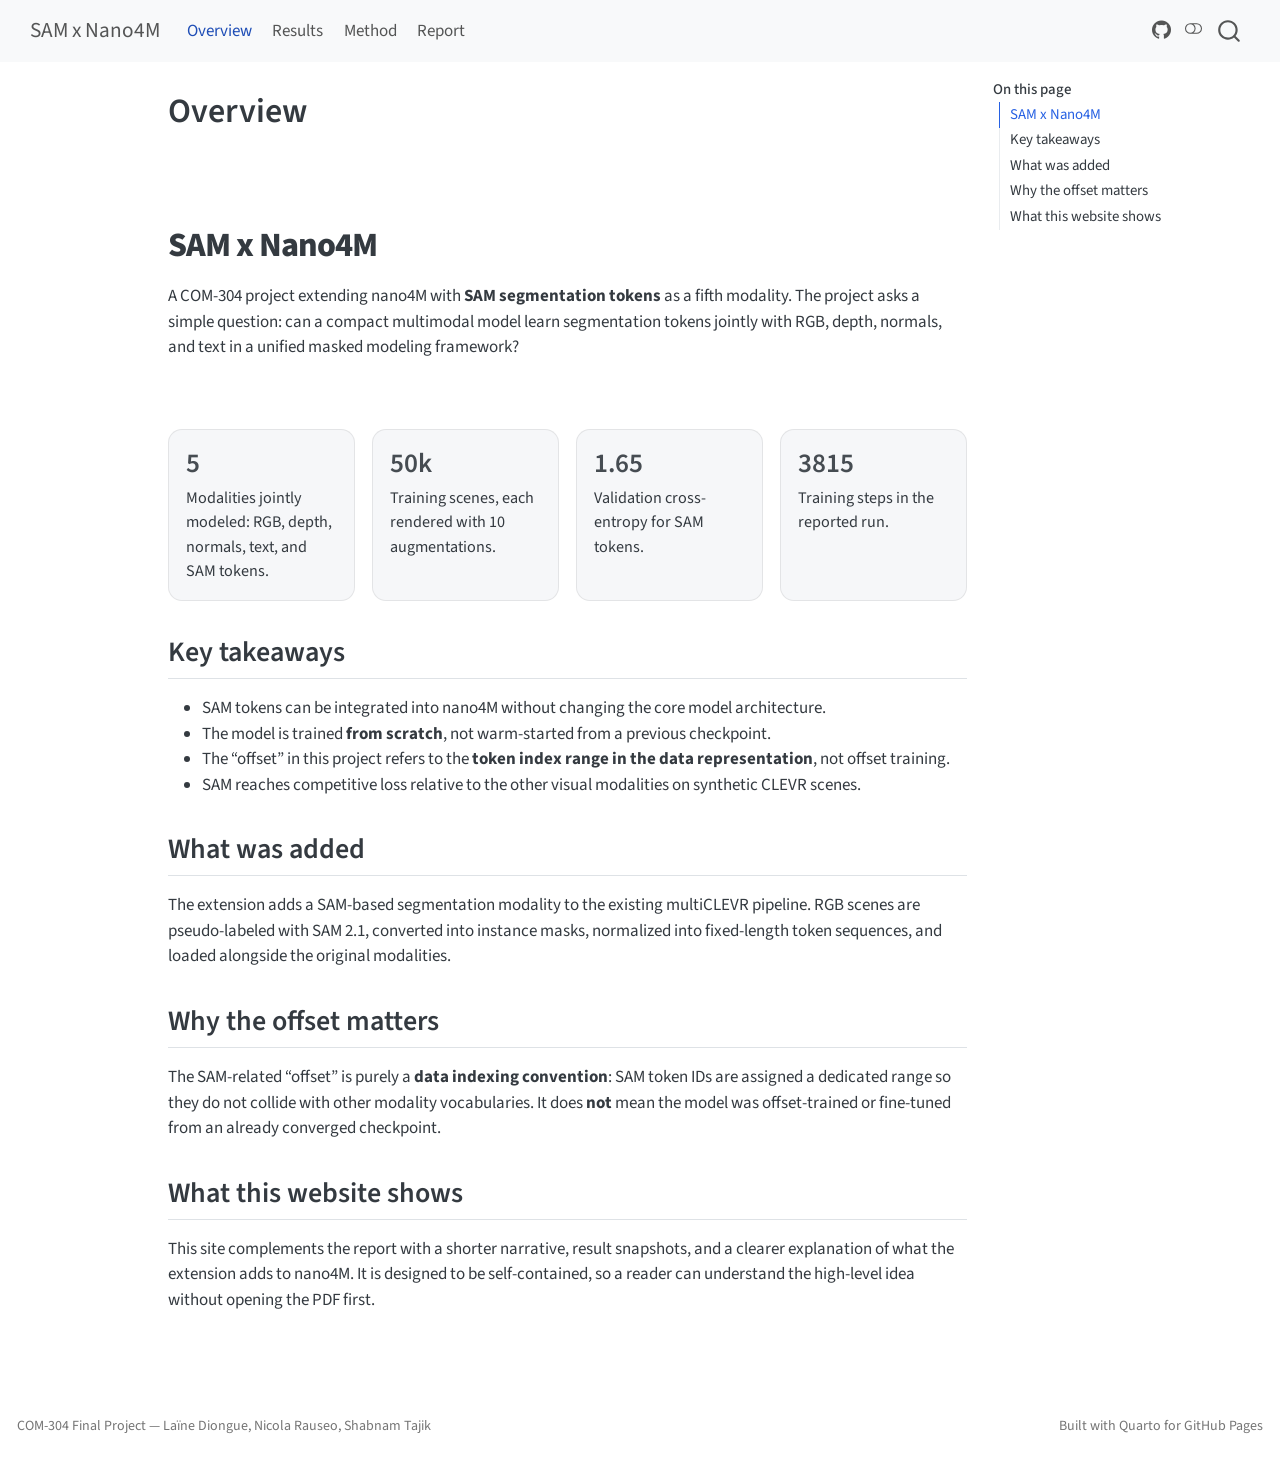
==== docs/index.html @ 0c9e967d "update report page" ====
<!DOCTYPE html>
<html xmlns="http://www.w3.org/1999/xhtml" lang="en" xml:lang="en"><head>

<meta charset="utf-8">
<meta name="generator" content="quarto-1.9.38">

<meta name="viewport" content="width=device-width, initial-scale=1.0, user-scalable=yes">


<title>Overview – SAM x Nano4M</title>
<style>
/* Default styles provided by pandoc.
** See https://pandoc.org/MANUAL.html#variables-for-html for config info.
*/
code{white-space: pre-wrap;}
span.smallcaps{font-variant: small-caps;}
div.columns{display: flex; gap: min(4vw, 1.5em);}
div.column{flex: auto; overflow-x: auto;}
div.hanging-indent{margin-left: 1.5em; text-indent: -1.5em;}
ul.task-list{list-style: none;}
ul.task-list li input[type="checkbox"] {
  width: 0.8em;
  margin: 0 0.8em 0.2em -1em; /* quarto-specific, see https://github.com/quarto-dev/quarto-cli/issues/4556 */ 
  vertical-align: middle;
}
</style>


<script src="site_libs/quarto-nav/quarto-nav.js"></script>
<script src="site_libs/quarto-nav/headroom.min.js"></script>
<script src="site_libs/clipboard/clipboard.min.js"></script>
<script src="site_libs/quarto-search/autocomplete.umd.js"></script>
<script src="site_libs/quarto-search/fuse.min.js"></script>
<script src="site_libs/quarto-search/quarto-search.js"></script>
<meta name="quarto:offset" content="./">
<script src="site_libs/quarto-html/quarto.js" type="module"></script>
<script src="site_libs/quarto-html/tabsets/tabsets.js" type="module"></script>
<script src="site_libs/quarto-html/popper.min.js"></script>
<script src="site_libs/quarto-html/tippy.umd.min.js"></script>
<script src="site_libs/quarto-html/anchor.min.js"></script>
<link href="site_libs/quarto-html/tippy.css" rel="stylesheet">
<link href="site_libs/quarto-html/quarto-syntax-highlighting-15634bcf2e68342d4ad2dfa704d543f6.css" rel="stylesheet" class="quarto-color-scheme" id="quarto-text-highlighting-styles">
<link href="site_libs/quarto-html/quarto-syntax-highlighting-dark-0a6b7249c26820e032cb0bd839ff02b1.css" rel="stylesheet" class="quarto-color-scheme quarto-color-alternate" id="quarto-text-highlighting-styles">
<link href="site_libs/quarto-html/quarto-syntax-highlighting-15634bcf2e68342d4ad2dfa704d543f6.css" rel="stylesheet" class="quarto-color-scheme-extra" id="quarto-text-highlighting-styles">
<script src="site_libs/bootstrap/bootstrap.min.js"></script>
<link href="site_libs/bootstrap/bootstrap-icons.css" rel="stylesheet">
<link href="site_libs/bootstrap/bootstrap-2c169b83e1fc2996b25bcc8774810429.min.css" rel="stylesheet" append-hash="true" class="quarto-color-scheme" id="quarto-bootstrap" data-mode="light">
<link href="site_libs/bootstrap/bootstrap-dark-a961672161e59729fb17efcbc637b2b3.min.css" rel="stylesheet" append-hash="true" class="quarto-color-scheme quarto-color-alternate" id="quarto-bootstrap" data-mode="dark">
<link href="site_libs/bootstrap/bootstrap-2c169b83e1fc2996b25bcc8774810429.min.css" rel="stylesheet" append-hash="true" class="quarto-color-scheme-extra" id="quarto-bootstrap" data-mode="light">
<script id="quarto-search-options" type="application/json">{
  "location": "navbar",
  "copy-button": false,
  "collapse-after": 3,
  "panel-placement": "end",
  "type": "overlay",
  "limit": 50,
  "keyboard-shortcut": [
    "f",
    "/",
    "s"
  ],
  "show-item-context": false,
  "language": {
    "search-no-results-text": "No results",
    "search-matching-documents-text": "matching documents",
    "search-copy-link-title": "Copy link to search",
    "search-hide-matches-text": "Hide additional matches",
    "search-more-match-text": "more match in this document",
    "search-more-matches-text": "more matches in this document",
    "search-clear-button-title": "Clear",
    "search-text-placeholder": "",
    "search-detached-cancel-button-title": "Cancel",
    "search-submit-button-title": "Submit",
    "search-label": "Search"
  }
}</script>
<style>html{ scroll-behavior: smooth; }</style>


<link rel="stylesheet" href="styles.css">
</head>

<body class="nav-fixed quarto-light"><script id="quarto-html-before-body" type="application/javascript">
    const toggleBodyColorMode = (bsSheetEl) => {
      const mode = bsSheetEl.getAttribute("data-mode");
      const bodyEl = window.document.querySelector("body");
      if (mode === "dark") {
        bodyEl.classList.add("quarto-dark");
        bodyEl.classList.remove("quarto-light");
      } else {
        bodyEl.classList.add("quarto-light");
        bodyEl.classList.remove("quarto-dark");
      }
    }
    const toggleBodyColorPrimary = () => {
      const bsSheetEl = window.document.querySelector("link#quarto-bootstrap:not([rel=disabled-stylesheet])");
      if (bsSheetEl) {
        toggleBodyColorMode(bsSheetEl);
      }
    }
    const setColorSchemeToggle = (alternate) => {
      const toggles = window.document.querySelectorAll('.quarto-color-scheme-toggle');
      for (let i=0; i < toggles.length; i++) {
        const toggle = toggles[i];
        if (toggle) {
          if (alternate) {
            toggle.classList.add("alternate");
          } else {
            toggle.classList.remove("alternate");
          }
        }
      }
    };
    const toggleColorMode = (alternate) => {
      // Switch the stylesheets
      const primaryStylesheets = window.document.querySelectorAll('link.quarto-color-scheme:not(.quarto-color-alternate)');
      const alternateStylesheets = window.document.querySelectorAll('link.quarto-color-scheme.quarto-color-alternate');
      manageTransitions('#quarto-margin-sidebar .nav-link', false);
      if (alternate) {
        // note: dark is layered on light, we don't disable primary!
        enableStylesheet(alternateStylesheets);
        for (const sheetNode of alternateStylesheets) {
          if (sheetNode.id === "quarto-bootstrap") {
            toggleBodyColorMode(sheetNode);
          }
        }
      } else {
        disableStylesheet(alternateStylesheets);
        enableStylesheet(primaryStylesheets)
        toggleBodyColorPrimary();
      }
      manageTransitions('#quarto-margin-sidebar .nav-link', true);
      // Switch the toggles
      setColorSchemeToggle(alternate)
      // Hack to workaround the fact that safari doesn't
      // properly recolor the scrollbar when toggling (#1455)
      if (navigator.userAgent.indexOf('Safari') > 0 && navigator.userAgent.indexOf('Chrome') == -1) {
        manageTransitions("body", false);
        window.scrollTo(0, 1);
        setTimeout(() => {
          window.scrollTo(0, 0);
          manageTransitions("body", true);
        }, 40);
      }
    }
    const disableStylesheet = (stylesheets) => {
      for (let i=0; i < stylesheets.length; i++) {
        const stylesheet = stylesheets[i];
        stylesheet.rel = 'disabled-stylesheet';
      }
    }
    const enableStylesheet = (stylesheets) => {
      for (let i=0; i < stylesheets.length; i++) {
        const stylesheet = stylesheets[i];
        if(stylesheet.rel !== 'stylesheet') { // for Chrome, which will still FOUC without this check
          stylesheet.rel = 'stylesheet';
        }
      }
    }
    const manageTransitions = (selector, allowTransitions) => {
      const els = window.document.querySelectorAll(selector);
      for (let i=0; i < els.length; i++) {
        const el = els[i];
        if (allowTransitions) {
          el.classList.remove('notransition');
        } else {
          el.classList.add('notransition');
        }
      }
    }
    const isFileUrl = () => {
      return window.location.protocol === 'file:';
    }
    const hasAlternateSentinel = () => {
      let styleSentinel = getColorSchemeSentinel();
      if (styleSentinel !== null) {
        return styleSentinel === "alternate";
      } else {
        return false;
      }
    }
    const setStyleSentinel = (alternate) => {
      const value = alternate ? "alternate" : "default";
      if (!isFileUrl()) {
        window.localStorage.setItem("quarto-color-scheme", value);
      } else {
        localAlternateSentinel = value;
      }
    }
    const getColorSchemeSentinel = () => {
      if (!isFileUrl()) {
        const storageValue = window.localStorage.getItem("quarto-color-scheme");
        return storageValue != null ? storageValue : localAlternateSentinel;
      } else {
        return localAlternateSentinel;
      }
    }
    const toggleGiscusIfUsed = (isAlternate, darkModeDefault) => {
      const baseTheme = document.querySelector('#giscus-base-theme')?.value ?? 'light';
      const alternateTheme = document.querySelector('#giscus-alt-theme')?.value ?? 'dark';
      let newTheme = '';
      if(authorPrefersDark) {
        newTheme = isAlternate ? baseTheme : alternateTheme;
      } else {
        newTheme = isAlternate ? alternateTheme : baseTheme;
      }
      const changeGiscusTheme = () => {
        // From: https://github.com/giscus/giscus/issues/336
        const sendMessage = (message) => {
          const iframe = document.querySelector('iframe.giscus-frame');
          if (!iframe) return;
          iframe.contentWindow.postMessage({ giscus: message }, 'https://giscus.app');
        }
        sendMessage({
          setConfig: {
            theme: newTheme
          }
        });
      }
      const isGiscussLoaded = window.document.querySelector('iframe.giscus-frame') !== null;
      if (isGiscussLoaded) {
        changeGiscusTheme();
      }
    };
    const authorPrefersDark = false;
    const darkModeDefault = authorPrefersDark;
      document.querySelector('link#quarto-text-highlighting-styles.quarto-color-scheme-extra').rel = 'disabled-stylesheet';
      document.querySelector('link#quarto-bootstrap.quarto-color-scheme-extra').rel = 'disabled-stylesheet';
    let localAlternateSentinel = darkModeDefault ? 'alternate' : 'default';
    // Dark / light mode switch
    window.quartoToggleColorScheme = () => {
      // Read the current dark / light value
      let toAlternate = !hasAlternateSentinel();
      toggleColorMode(toAlternate);
      setStyleSentinel(toAlternate);
      toggleGiscusIfUsed(toAlternate, darkModeDefault);
      window.dispatchEvent(new Event('resize'));
    };
    // Switch to dark mode if need be
    if (hasAlternateSentinel()) {
      toggleColorMode(true);
    } else {
      toggleColorMode(false);
    }
  </script>

<div id="quarto-search-results"></div>
  <header id="quarto-header" class="headroom fixed-top">
    <nav class="navbar navbar-expand-lg " data-bs-theme="dark">
      <div class="navbar-container container-fluid">
      <div class="navbar-brand-container mx-auto">
    <a class="navbar-brand" href="./index.html">
    <span class="navbar-title">SAM x Nano4M</span>
    </a>
  </div>
            <div id="quarto-search" class="" title="Search"></div>
          <button class="navbar-toggler" type="button" data-bs-toggle="collapse" data-bs-target="#navbarCollapse" aria-controls="navbarCollapse" role="menu" aria-expanded="false" aria-label="Toggle navigation" onclick="if (window.quartoToggleHeadroom) { window.quartoToggleHeadroom(); }">
  <span class="navbar-toggler-icon"></span>
</button>
          <div class="collapse navbar-collapse" id="navbarCollapse">
            <ul class="navbar-nav navbar-nav-scroll me-auto">
  <li class="nav-item">
    <a class="nav-link active" href="./index.html" aria-current="page"> 
<span class="menu-text">Overview</span></a>
  </li>  
  <li class="nav-item">
    <a class="nav-link" href="./results.html"> 
<span class="menu-text">Results</span></a>
  </li>  
  <li class="nav-item">
    <a class="nav-link" href="./method.html"> 
<span class="menu-text">Method</span></a>
  </li>  
  <li class="nav-item">
    <a class="nav-link" href="./report.html"> 
<span class="menu-text">Report</span></a>
  </li>  
</ul>
            <ul class="navbar-nav navbar-nav-scroll ms-auto">
  <li class="nav-item compact">
    <a class="nav-link" href="https://github.com/ldiongue/sam-nano4m-site"> <i class="bi bi-github" role="img">
</i> 
<span class="menu-text"></span></a>
  </li>  
</ul>
          </div> <!-- /navcollapse -->
            <div class="quarto-navbar-tools">
  <a href="" class="quarto-color-scheme-toggle quarto-navigation-tool  px-1" onclick="window.quartoToggleColorScheme(); return false;" title="Toggle dark mode"><i class="bi"></i></a>
</div>
      </div> <!-- /container-fluid -->
    </nav>
</header>
<!-- content -->
<div id="quarto-content" class="quarto-container page-columns page-rows-contents page-layout-article page-navbar">
<!-- sidebar -->
<!-- margin-sidebar -->
    <div id="quarto-margin-sidebar" class="sidebar margin-sidebar">
        <nav id="TOC" role="doc-toc" class="toc-active">
    <h2 id="toc-title">On this page</h2>
   
  <ul>
  <li><a href="#sam-x-nano4m" id="toc-sam-x-nano4m" class="nav-link active" data-scroll-target="#sam-x-nano4m">SAM x Nano4M</a></li>
  <li><a href="#key-takeaways" id="toc-key-takeaways" class="nav-link" data-scroll-target="#key-takeaways">Key takeaways</a></li>
  <li><a href="#what-was-added" id="toc-what-was-added" class="nav-link" data-scroll-target="#what-was-added">What was added</a></li>
  <li><a href="#why-the-offset-matters" id="toc-why-the-offset-matters" class="nav-link" data-scroll-target="#why-the-offset-matters">Why the offset matters</a></li>
  <li><a href="#what-this-website-shows" id="toc-what-this-website-shows" class="nav-link" data-scroll-target="#what-this-website-shows">What this website shows</a></li>
  </ul>
</nav>
    </div>
<!-- main -->
<main class="content" id="quarto-document-content">


<header id="title-block-header" class="quarto-title-block default">
<div class="quarto-title">
<h1 class="title">Overview</h1>
</div>



<div class="quarto-title-meta">

    
  
    
  </div>
  


</header>


<section id="sam-x-nano4m" class="level1 hero">
<h1>SAM x Nano4M</h1>
<p>A COM-304 project extending nano4M with <strong>SAM segmentation tokens</strong> as a fifth modality. The project asks a simple question: can a compact multimodal model learn segmentation tokens jointly with RGB, depth, normals, and text in a unified masked modeling framework?</p>
</section>
<div class="metric-grid">
<section id="section" class="level3 metric-card">
<h3 class="anchored" data-anchor-id="section">5</h3>
<p>Modalities jointly modeled: RGB, depth, normals, text, and SAM tokens.</p>
</section>
<section id="k" class="level3 metric-card">
<h3 class="anchored" data-anchor-id="k">50k</h3>
<p>Training scenes, each rendered with 10 augmentations.</p>
</section>
<section id="section-1" class="level3 metric-card">
<h3 class="anchored" data-anchor-id="section-1">1.65</h3>
<p>Validation cross-entropy for SAM tokens.</p>
</section>
<section id="section-2" class="level3 metric-card">
<h3 class="anchored" data-anchor-id="section-2">3815</h3>
<p>Training steps in the reported run.</p>
</section>
</div>
<section id="key-takeaways" class="level2">
<h2 class="anchored" data-anchor-id="key-takeaways">Key takeaways</h2>
<ul>
<li>SAM tokens can be integrated into nano4M without changing the core model architecture.</li>
<li>The model is trained <strong>from scratch</strong>, not warm-started from a previous checkpoint.</li>
<li>The “offset” in this project refers to the <strong>token index range in the data representation</strong>, not offset training.</li>
<li>SAM reaches competitive loss relative to the other visual modalities on synthetic CLEVR scenes.</li>
</ul>
</section>
<section id="what-was-added" class="level2">
<h2 class="anchored" data-anchor-id="what-was-added">What was added</h2>
<p>The extension adds a SAM-based segmentation modality to the existing multiCLEVR pipeline. RGB scenes are pseudo-labeled with SAM 2.1, converted into instance masks, normalized into fixed-length token sequences, and loaded alongside the original modalities.</p>
</section>
<section id="why-the-offset-matters" class="level2">
<h2 class="anchored" data-anchor-id="why-the-offset-matters">Why the offset matters</h2>
<p>The SAM-related “offset” is purely a <strong>data indexing convention</strong>: SAM token IDs are assigned a dedicated range so they do not collide with other modality vocabularies. It does <strong>not</strong> mean the model was offset-trained or fine-tuned from an already converged checkpoint.</p>
</section>
<section id="what-this-website-shows" class="level2">
<h2 class="anchored" data-anchor-id="what-this-website-shows">What this website shows</h2>
<p>This site complements the report with a shorter narrative, result snapshots, and a clearer explanation of what the extension adds to nano4M. It is designed to be self-contained, so a reader can understand the high-level idea without opening the PDF first.</p>


</section>

</main> <!-- /main -->
<script id="quarto-html-after-body" type="application/javascript">
  window.document.addEventListener("DOMContentLoaded", function (event) {
    // Ensure there is a toggle, if there isn't float one in the top right
    if (window.document.querySelector('.quarto-color-scheme-toggle') === null) {
      const a = window.document.createElement('a');
      a.classList.add('top-right');
      a.classList.add('quarto-color-scheme-toggle');
      a.href = "";
      a.onclick = function() { try { window.quartoToggleColorScheme(); } catch {} return false; };
      const i = window.document.createElement("i");
      i.classList.add('bi');
      a.appendChild(i);
      window.document.body.appendChild(a);
    }
    setColorSchemeToggle(hasAlternateSentinel())
    const icon = "";
    const anchorJS = new window.AnchorJS();
    anchorJS.options = {
      placement: 'right',
      icon: icon
    };
    anchorJS.add('.anchored');
    const isCodeAnnotation = (el) => {
      for (const clz of el.classList) {
        if (clz.startsWith('code-annotation-')) {                     
          return true;
        }
      }
      return false;
    }
    const onCopySuccess = function(e) {
      // button target
      const button = e.trigger;
      // don't keep focus
      button.blur();
      // flash "checked"
      button.classList.add('code-copy-button-checked');
      var currentTitle = button.getAttribute("title");
      button.setAttribute("title", "Copied!");
      let tooltip;
      if (window.bootstrap) {
        button.setAttribute("data-bs-toggle", "tooltip");
        button.setAttribute("data-bs-placement", "left");
        button.setAttribute("data-bs-title", "Copied!");
        tooltip = new bootstrap.Tooltip(button, 
          { trigger: "manual", 
            customClass: "code-copy-button-tooltip",
            offset: [0, -8]});
        tooltip.show();    
      }
      setTimeout(function() {
        if (tooltip) {
          tooltip.hide();
          button.removeAttribute("data-bs-title");
          button.removeAttribute("data-bs-toggle");
          button.removeAttribute("data-bs-placement");
        }
        button.setAttribute("title", currentTitle);
        button.classList.remove('code-copy-button-checked');
      }, 1000);
      // clear code selection
      e.clearSelection();
    }
    const getTextToCopy = function(trigger) {
      const outerScaffold = trigger.parentElement.cloneNode(true);
      const codeEl = outerScaffold.querySelector('code');
      for (const childEl of codeEl.children) {
        if (isCodeAnnotation(childEl)) {
          childEl.remove();
        }
      }
      return codeEl.innerText;
    }
    const clipboard = new window.ClipboardJS('.code-copy-button:not([data-in-quarto-modal])', {
      text: getTextToCopy
    });
    clipboard.on('success', onCopySuccess);
    if (window.document.getElementById('quarto-embedded-source-code-modal')) {
      const clipboardModal = new window.ClipboardJS('.code-copy-button[data-in-quarto-modal]', {
        text: getTextToCopy,
        container: window.document.getElementById('quarto-embedded-source-code-modal')
      });
      clipboardModal.on('success', onCopySuccess);
    }
      var localhostRegex = new RegExp(/^(?:http|https):\/\/localhost\:?[0-9]*\//);
      var mailtoRegex = new RegExp(/^mailto:/);
        var filterRegex = new RegExp('/' + window.location.host + '/');
      var isInternal = (href) => {
          return filterRegex.test(href) || localhostRegex.test(href) || mailtoRegex.test(href);
      }
      // Inspect non-navigation links and adorn them if external
     var links = window.document.querySelectorAll('a[href]:not(.nav-link):not(.navbar-brand):not(.toc-action):not(.sidebar-link):not(.sidebar-item-toggle):not(.pagination-link):not(.no-external):not([aria-hidden]):not(.dropdown-item):not(.quarto-navigation-tool):not(.about-link)');
      for (var i=0; i<links.length; i++) {
        const link = links[i];
        if (!isInternal(link.href)) {
          // undo the damage that might have been done by quarto-nav.js in the case of
          // links that we want to consider external
          if (link.dataset.originalHref !== undefined) {
            link.href = link.dataset.originalHref;
          }
        }
      }
    function tippyHover(el, contentFn, onTriggerFn, onUntriggerFn) {
      const config = {
        allowHTML: true,
        maxWidth: 500,
        delay: 100,
        arrow: false,
        appendTo: function(el) {
            return el.parentElement;
        },
        interactive: true,
        interactiveBorder: 10,
        theme: 'quarto',
        placement: 'bottom-start',
      };
      if (contentFn) {
        config.content = contentFn;
      }
      if (onTriggerFn) {
        config.onTrigger = onTriggerFn;
      }
      if (onUntriggerFn) {
        config.onUntrigger = onUntriggerFn;
      }
      window.tippy(el, config); 
    }
    const noterefs = window.document.querySelectorAll('a[role="doc-noteref"]');
    for (var i=0; i<noterefs.length; i++) {
      const ref = noterefs[i];
      tippyHover(ref, function() {
        // use id or data attribute instead here
        let href = ref.getAttribute('data-footnote-href') || ref.getAttribute('href');
        try { href = new URL(href).hash; } catch {}
        const id = href.replace(/^#\/?/, "");
        const note = window.document.getElementById(id);
        if (note) {
          return note.innerHTML;
        } else {
          return "";
        }
      });
    }
    const xrefs = window.document.querySelectorAll('a.quarto-xref');
    const processXRef = (id, note) => {
      // Strip column container classes
      const stripColumnClz = (el) => {
        el.classList.remove("page-full", "page-columns");
        if (el.children) {
          for (const child of el.children) {
            stripColumnClz(child);
          }
        }
      }
      stripColumnClz(note)
      if (id === null || id.startsWith('sec-')) {
        // Special case sections, only their first couple elements
        const container = document.createElement("div");
        if (note.children && note.children.length > 2) {
          container.appendChild(note.children[0].cloneNode(true));
          for (let i = 1; i < note.children.length; i++) {
            const child = note.children[i];
            if (child.tagName === "P" && child.innerText === "") {
              continue;
            } else {
              container.appendChild(child.cloneNode(true));
              break;
            }
          }
          if (window.Quarto?.typesetMath) {
            window.Quarto.typesetMath(container);
          }
          return container.innerHTML
        } else {
          if (window.Quarto?.typesetMath) {
            window.Quarto.typesetMath(note);
          }
          return note.innerHTML;
        }
      } else {
        // Remove any anchor links if they are present
        const anchorLink = note.querySelector('a.anchorjs-link');
        if (anchorLink) {
          anchorLink.remove();
        }
        if (window.Quarto?.typesetMath) {
          window.Quarto.typesetMath(note);
        }
        if (note.classList.contains("callout")) {
          return note.outerHTML;
        } else {
          return note.innerHTML;
        }
      }
    }
    for (var i=0; i<xrefs.length; i++) {
      const xref = xrefs[i];
      tippyHover(xref, undefined, function(instance) {
        instance.disable();
        let url = xref.getAttribute('href');
        let hash = undefined; 
        if (url.startsWith('#')) {
          hash = url;
        } else {
          try { hash = new URL(url).hash; } catch {}
        }
        if (hash) {
          const id = hash.replace(/^#\/?/, "");
          const note = window.document.getElementById(id);
          if (note !== null) {
            try {
              const html = processXRef(id, note.cloneNode(true));
              instance.setContent(html);
            } finally {
              instance.enable();
              instance.show();
            }
          } else {
            // See if we can fetch this
            fetch(url.split('#')[0])
            .then(res => res.text())
            .then(html => {
              const parser = new DOMParser();
              const htmlDoc = parser.parseFromString(html, "text/html");
              const note = htmlDoc.getElementById(id);
              if (note !== null) {
                const html = processXRef(id, note);
                instance.setContent(html);
              } 
            }).finally(() => {
              instance.enable();
              instance.show();
            });
          }
        } else {
          // See if we can fetch a full url (with no hash to target)
          // This is a special case and we should probably do some content thinning / targeting
          fetch(url)
          .then(res => res.text())
          .then(html => {
            const parser = new DOMParser();
            const htmlDoc = parser.parseFromString(html, "text/html");
            const note = htmlDoc.querySelector('main.content');
            if (note !== null) {
              // This should only happen for chapter cross references
              // (since there is no id in the URL)
              // remove the first header
              if (note.children.length > 0 && note.children[0].tagName === "HEADER") {
                note.children[0].remove();
              }
              const html = processXRef(null, note);
              instance.setContent(html);
            } 
          }).finally(() => {
            instance.enable();
            instance.show();
          });
        }
      }, function(instance) {
      });
    }
        let selectedAnnoteEl;
        const selectorForAnnotation = ( cell, annotation) => {
          let cellAttr = 'data-code-cell="' + cell + '"';
          let lineAttr = 'data-code-annotation="' +  annotation + '"';
          const selector = 'span[' + cellAttr + '][' + lineAttr + ']';
          return selector;
        }
        const selectCodeLines = (annoteEl) => {
          const doc = window.document;
          const targetCell = annoteEl.getAttribute("data-target-cell");
          const targetAnnotation = annoteEl.getAttribute("data-target-annotation");
          const annoteSpan = window.document.querySelector(selectorForAnnotation(targetCell, targetAnnotation));
          const lines = annoteSpan.getAttribute("data-code-lines").split(",");
          const lineIds = lines.map((line) => {
            return targetCell + "-" + line;
          })
          let top = null;
          let height = null;
          let parent = null;
          if (lineIds.length > 0) {
              //compute the position of the single el (top and bottom and make a div)
              const el = window.document.getElementById(lineIds[0]);
              top = el.offsetTop;
              height = el.offsetHeight;
              parent = el.parentElement.parentElement;
            if (lineIds.length > 1) {
              const lastEl = window.document.getElementById(lineIds[lineIds.length - 1]);
              const bottom = lastEl.offsetTop + lastEl.offsetHeight;
              height = bottom - top;
            }
            if (top !== null && height !== null && parent !== null) {
              // cook up a div (if necessary) and position it 
              let div = window.document.getElementById("code-annotation-line-highlight");
              if (div === null) {
                div = window.document.createElement("div");
                div.setAttribute("id", "code-annotation-line-highlight");
                div.style.position = 'absolute';
                parent.appendChild(div);
              }
              div.style.top = top - 2 + "px";
              div.style.height = height + 4 + "px";
              div.style.left = 0;
              let gutterDiv = window.document.getElementById("code-annotation-line-highlight-gutter");
              if (gutterDiv === null) {
                gutterDiv = window.document.createElement("div");
                gutterDiv.setAttribute("id", "code-annotation-line-highlight-gutter");
                gutterDiv.style.position = 'absolute';
                const codeCell = window.document.getElementById(targetCell);
                const gutter = codeCell.querySelector('.code-annotation-gutter');
                gutter.appendChild(gutterDiv);
              }
              gutterDiv.style.top = top - 2 + "px";
              gutterDiv.style.height = height + 4 + "px";
            }
            selectedAnnoteEl = annoteEl;
          }
        };
        const unselectCodeLines = () => {
          const elementsIds = ["code-annotation-line-highlight", "code-annotation-line-highlight-gutter"];
          elementsIds.forEach((elId) => {
            const div = window.document.getElementById(elId);
            if (div) {
              div.remove();
            }
          });
          selectedAnnoteEl = undefined;
        };
          // Handle positioning of the toggle
      window.addEventListener(
        "resize",
        throttle(() => {
          elRect = undefined;
          if (selectedAnnoteEl) {
            selectCodeLines(selectedAnnoteEl);
          }
        }, 10)
      );
      function throttle(fn, ms) {
      let throttle = false;
      let timer;
        return (...args) => {
          if(!throttle) { // first call gets through
              fn.apply(this, args);
              throttle = true;
          } else { // all the others get throttled
              if(timer) clearTimeout(timer); // cancel #2
              timer = setTimeout(() => {
                fn.apply(this, args);
                timer = throttle = false;
              }, ms);
          }
        };
      }
        // Attach click handler to the DT
        const annoteDls = window.document.querySelectorAll('dt[data-target-cell]');
        for (const annoteDlNode of annoteDls) {
          annoteDlNode.addEventListener('click', (event) => {
            const clickedEl = event.target;
            if (clickedEl !== selectedAnnoteEl) {
              unselectCodeLines();
              const activeEl = window.document.querySelector('dt[data-target-cell].code-annotation-active');
              if (activeEl) {
                activeEl.classList.remove('code-annotation-active');
              }
              selectCodeLines(clickedEl);
              clickedEl.classList.add('code-annotation-active');
            } else {
              // Unselect the line
              unselectCodeLines();
              clickedEl.classList.remove('code-annotation-active');
            }
          });
        }
    const findCites = (el) => {
      const parentEl = el.parentElement;
      if (parentEl) {
        const cites = parentEl.dataset.cites;
        if (cites) {
          return {
            el,
            cites: cites.split(' ')
          };
        } else {
          return findCites(el.parentElement)
        }
      } else {
        return undefined;
      }
    };
    var bibliorefs = window.document.querySelectorAll('a[role="doc-biblioref"]');
    for (var i=0; i<bibliorefs.length; i++) {
      const ref = bibliorefs[i];
      const citeInfo = findCites(ref);
      if (citeInfo) {
        tippyHover(citeInfo.el, function() {
          var popup = window.document.createElement('div');
          citeInfo.cites.forEach(function(cite) {
            var citeDiv = window.document.createElement('div');
            citeDiv.classList.add('hanging-indent');
            citeDiv.classList.add('csl-entry');
            var biblioDiv = window.document.getElementById('ref-' + cite);
            if (biblioDiv) {
              citeDiv.innerHTML = biblioDiv.innerHTML;
            }
            popup.appendChild(citeDiv);
          });
          return popup.innerHTML;
        });
      }
    }
  });
  </script>
</div> <!-- /content -->
<footer class="footer">
  <div class="nav-footer">
    <div class="nav-footer-left">
<p>COM-304 Final Project — Laïne Diongue, Nicola Rauseo, Shabnam Tajik</p>
</div>   
    <div class="nav-footer-center">
      &nbsp;
    </div>
    <div class="nav-footer-right">
<p>Built with Quarto for GitHub Pages</p>
</div>
  </div>
</footer>




<script src="site_libs/quarto-html/zenscroll-min.js"></script>
</body></html>
---- docs/site_libs/quarto-html/tippy.css ----
.tippy-box[data-animation=fade][data-state=hidden]{opacity:0}[data-tippy-root]{max-width:calc(100vw - 10px)}.tippy-box{position:relative;background-color:#333;color:#fff;border-radius:4px;font-size:14px;line-height:1.4;white-space:normal;outline:0;transition-property:transform,visibility,opacity}.tippy-box[data-placement^=top]>.tippy-arrow{bottom:0}.tippy-box[data-placement^=top]>.tippy-arrow:before{bottom:-7px;left:0;border-width:8px 8px 0;border-top-color:initial;transform-origin:center top}.tippy-box[data-placement^=bottom]>.tippy-arrow{top:0}.tippy-box[data-placement^=bottom]>.tippy-arrow:before{top:-7px;left:0;border-width:0 8px 8px;border-bottom-color:initial;transform-origin:center bottom}.tippy-box[data-placement^=left]>.tippy-arrow{right:0}.tippy-box[data-placement^=left]>.tippy-arrow:before{border-width:8px 0 8px 8px;border-left-color:initial;right:-7px;transform-origin:center left}.tippy-box[data-placement^=right]>.tippy-arrow{left:0}.tippy-box[data-placement^=right]>.tippy-arrow:before{left:-7px;border-width:8px 8px 8px 0;border-right-color:initial;transform-origin:center right}.tippy-box[data-inertia][data-state=visible]{transition-timing-function:cubic-bezier(.54,1.5,.38,1.11)}.tippy-arrow{width:16px;height:16px;color:#333}.tippy-arrow:before{content:"";position:absolute;border-color:transparent;border-style:solid}.tippy-content{position:relative;padding:5px 9px;z-index:1}
---- docs/site_libs/quarto-html/quarto-syntax-highlighting-15634bcf2e68342d4ad2dfa704d543f6.css ----
/* quarto syntax highlight colors */
:root {
  --quarto-hl-ot-color: #003B4F;
  --quarto-hl-at-color: #657422;
  --quarto-hl-ss-color: #20794D;
  --quarto-hl-an-color: #5E5E5E;
  --quarto-hl-fu-color: #4758AB;
  --quarto-hl-st-color: #20794D;
  --quarto-hl-cf-color: #003B4F;
  --quarto-hl-op-color: #5E5E5E;
  --quarto-hl-er-color: #AD0000;
  --quarto-hl-bn-color: #AD0000;
  --quarto-hl-al-color: #AD0000;
  --quarto-hl-va-color: #111111;
  --quarto-hl-bu-color: inherit;
  --quarto-hl-ex-color: inherit;
  --quarto-hl-pp-color: #AD0000;
  --quarto-hl-in-color: #5E5E5E;
  --quarto-hl-vs-color: #20794D;
  --quarto-hl-wa-color: #5E5E5E;
  --quarto-hl-do-color: #5E5E5E;
  --quarto-hl-im-color: #00769E;
  --quarto-hl-ch-color: #20794D;
  --quarto-hl-dt-color: #AD0000;
  --quarto-hl-fl-color: #AD0000;
  --quarto-hl-co-color: #5E5E5E;
  --quarto-hl-cv-color: #5E5E5E;
  --quarto-hl-cn-color: #8f5902;
  --quarto-hl-sc-color: #5E5E5E;
  --quarto-hl-dv-color: #AD0000;
  --quarto-hl-kw-color: #003B4F;
}

/* other quarto variables */
:root {
  --quarto-font-monospace: SFMono-Regular, Menlo, Monaco, Consolas, "Liberation Mono", "Courier New", monospace;
}

/* syntax highlight based on Pandoc's rules */
pre > code.sourceCode > span {
  color: #003B4F;
}

code.sourceCode > span {
  color: #003B4F;
}

div.sourceCode,
div.sourceCode pre.sourceCode {
  color: #003B4F;
}

/* Normal */
code span {
  color: #003B4F;
}

/* Alert */
code span.al {
  color: #AD0000;
  font-style: inherit;
}

/* Annotation */
code span.an {
  color: #5E5E5E;
  font-style: inherit;
}

/* Attribute */
code span.at {
  color: #657422;
  font-style: inherit;
}

/* BaseN */
code span.bn {
  color: #AD0000;
  font-style: inherit;
}

/* BuiltIn */
code span.bu {
  font-style: inherit;
}

/* ControlFlow */
code span.cf {
  color: #003B4F;
  font-weight: bold;
  font-style: inherit;
}

/* Char */
code span.ch {
  color: #20794D;
  font-style: inherit;
}

/* Constant */
code span.cn {
  color: #8f5902;
  font-style: inherit;
}

/* Comment */
code span.co {
  color: #5E5E5E;
  font-style: inherit;
}

/* CommentVar */
code span.cv {
  color: #5E5E5E;
  font-style: italic;
}

/* Documentation */
code span.do {
  color: #5E5E5E;
  font-style: italic;
}

/* DataType */
code span.dt {
  color: #AD0000;
  font-style: inherit;
}

/* DecVal */
code span.dv {
  color: #AD0000;
  font-style: inherit;
}

/* Error */
code span.er {
  color: #AD0000;
  font-style: inherit;
}

/* Extension */
code span.ex {
  font-style: inherit;
}

/* Float */
code span.fl {
  color: #AD0000;
  font-style: inherit;
}

/* Function */
code span.fu {
  color: #4758AB;
  font-style: inherit;
}

/* Import */
code span.im {
  color: #00769E;
  font-style: inherit;
}

/* Information */
code span.in {
  color: #5E5E5E;
  font-style: inherit;
}

/* Keyword */
code span.kw {
  color: #003B4F;
  font-weight: bold;
  font-style: inherit;
}

/* Operator */
code span.op {
  color: #5E5E5E;
  font-style: inherit;
}

/* Other */
code span.ot {
  color: #003B4F;
  font-style: inherit;
}

/* Preprocessor */
code span.pp {
  color: #AD0000;
  font-style: inherit;
}

/* SpecialChar */
code span.sc {
  color: #5E5E5E;
  font-style: inherit;
}

/* SpecialString */
code span.ss {
  color: #20794D;
  font-style: inherit;
}

/* String */
code span.st {
  color: #20794D;
  font-style: inherit;
}

/* Variable */
code span.va {
  color: #111111;
  font-style: inherit;
}

/* VerbatimString */
code span.vs {
  color: #20794D;
  font-style: inherit;
}

/* Warning */
code span.wa {
  color: #5E5E5E;
  font-style: italic;
}

.prevent-inlining {
  content: "</";
}

/*# sourceMappingURL=f23921c56f73e400b49028c9186a1aa0.css.map */
---- docs/site_libs/quarto-html/quarto-syntax-highlighting-dark-0a6b7249c26820e032cb0bd839ff02b1.css ----
/* quarto syntax highlight colors */
:root {
  --quarto-hl-al-color: #f07178;
  --quarto-hl-an-color: #d4d0ab;
  --quarto-hl-at-color: #00e0e0;
  --quarto-hl-bn-color: #d4d0ab;
  --quarto-hl-bu-color: #abe338;
  --quarto-hl-ch-color: #abe338;
  --quarto-hl-co-color: #f8f8f2;
  --quarto-hl-cv-color: #ffd700;
  --quarto-hl-cn-color: #ffd700;
  --quarto-hl-cf-color: #ffa07a;
  --quarto-hl-dt-color: #ffa07a;
  --quarto-hl-dv-color: #d4d0ab;
  --quarto-hl-do-color: #f8f8f2;
  --quarto-hl-er-color: #f07178;
  --quarto-hl-ex-color: #00e0e0;
  --quarto-hl-fl-color: #d4d0ab;
  --quarto-hl-fu-color: #ffa07a;
  --quarto-hl-im-color: #abe338;
  --quarto-hl-in-color: #d4d0ab;
  --quarto-hl-kw-color: #ffa07a;
  --quarto-hl-op-color: #ffa07a;
  --quarto-hl-ot-color: #00e0e0;
  --quarto-hl-pp-color: #dcc6e0;
  --quarto-hl-re-color: #00e0e0;
  --quarto-hl-sc-color: #abe338;
  --quarto-hl-ss-color: #abe338;
  --quarto-hl-st-color: #abe338;
  --quarto-hl-va-color: #00e0e0;
  --quarto-hl-vs-color: #abe338;
  --quarto-hl-wa-color: #dcc6e0;
}

/* other quarto variables */
:root {
  --quarto-font-monospace: SFMono-Regular, Menlo, Monaco, Consolas, "Liberation Mono", "Courier New", monospace;
}

/* syntax highlight based on Pandoc's rules */
pre > code.sourceCode > span {
  color: #f8f8f2;
}

code.sourceCode > span {
  color: #f8f8f2;
}

div.sourceCode,
div.sourceCode pre.sourceCode {
  color: #f8f8f2;
}

/* Normal */
code span {
  color: #f8f8f2;
}

/* Alert */
code span.al {
  color: #f07178;
}

/* Annotation */
code span.an {
  color: #d4d0ab;
}

/* Attribute */
code span.at {
  color: #00e0e0;
}

/* BaseN */
code span.bn {
  color: #d4d0ab;
}

/* BuiltIn */
code span.bu {
  color: #abe338;
}

/* ControlFlow */
code span.cf {
  font-weight: bold;
  color: #ffa07a;
}

/* Char */
code span.ch {
  color: #abe338;
}

/* Constant */
code span.cn {
  color: #ffd700;
}

/* Comment */
code span.co {
  font-style: italic;
  color: #f8f8f2;
}

/* CommentVar */
code span.cv {
  color: #ffd700;
}

/* Documentation */
code span.do {
  color: #f8f8f2;
}

/* DataType */
code span.dt {
  color: #ffa07a;
}

/* DecVal */
code span.dv {
  color: #d4d0ab;
}

/* Error */
code span.er {
  color: #f07178;
  text-decoration: underline;
}

/* Extension */
code span.ex {
  font-weight: bold;
  color: #00e0e0;
}

/* Float */
code span.fl {
  color: #d4d0ab;
}

/* Function */
code span.fu {
  color: #ffa07a;
}

/* Import */
code span.im {
  color: #abe338;
}

/* Information */
code span.in {
  color: #d4d0ab;
}

/* Keyword */
code span.kw {
  font-weight: bold;
  color: #ffa07a;
}

/* Operator */
code span.op {
  color: #ffa07a;
}

/* Other */
code span.ot {
  color: #00e0e0;
}

/* Preprocessor */
code span.pp {
  color: #dcc6e0;
}

/* RegionMarker */
code span.re {
  background-color: #f8f8f2;
  color: #00e0e0;
}

/* SpecialChar */
code span.sc {
  color: #abe338;
}

/* SpecialString */
code span.ss {
  color: #abe338;
}

/* String */
code span.st {
  color: #abe338;
}

/* Variable */
code span.va {
  color: #00e0e0;
}

/* VerbatimString */
code span.vs {
  color: #abe338;
}

/* Warning */
code span.wa {
  color: #dcc6e0;
}

.prevent-inlining {
  content: "</";
}

/*# sourceMappingURL=175367c052bafc98bd680af3479823f0.css.map */
---- docs/site_libs/quarto-html/quarto-syntax-highlighting-15634bcf2e68342d4ad2dfa704d543f6.css ----
/* quarto syntax highlight colors */
:root {
  --quarto-hl-ot-color: #003B4F;
  --quarto-hl-at-color: #657422;
  --quarto-hl-ss-color: #20794D;
  --quarto-hl-an-color: #5E5E5E;
  --quarto-hl-fu-color: #4758AB;
  --quarto-hl-st-color: #20794D;
  --quarto-hl-cf-color: #003B4F;
  --quarto-hl-op-color: #5E5E5E;
  --quarto-hl-er-color: #AD0000;
  --quarto-hl-bn-color: #AD0000;
  --quarto-hl-al-color: #AD0000;
  --quarto-hl-va-color: #111111;
  --quarto-hl-bu-color: inherit;
  --quarto-hl-ex-color: inherit;
  --quarto-hl-pp-color: #AD0000;
  --quarto-hl-in-color: #5E5E5E;
  --quarto-hl-vs-color: #20794D;
  --quarto-hl-wa-color: #5E5E5E;
  --quarto-hl-do-color: #5E5E5E;
  --quarto-hl-im-color: #00769E;
  --quarto-hl-ch-color: #20794D;
  --quarto-hl-dt-color: #AD0000;
  --quarto-hl-fl-color: #AD0000;
  --quarto-hl-co-color: #5E5E5E;
  --quarto-hl-cv-color: #5E5E5E;
  --quarto-hl-cn-color: #8f5902;
  --quarto-hl-sc-color: #5E5E5E;
  --quarto-hl-dv-color: #AD0000;
  --quarto-hl-kw-color: #003B4F;
}

/* other quarto variables */
:root {
  --quarto-font-monospace: SFMono-Regular, Menlo, Monaco, Consolas, "Liberation Mono", "Courier New", monospace;
}

/* syntax highlight based on Pandoc's rules */
pre > code.sourceCode > span {
  color: #003B4F;
}

code.sourceCode > span {
  color: #003B4F;
}

div.sourceCode,
div.sourceCode pre.sourceCode {
  color: #003B4F;
}

/* Normal */
code span {
  color: #003B4F;
}

/* Alert */
code span.al {
  color: #AD0000;
  font-style: inherit;
}

/* Annotation */
code span.an {
  color: #5E5E5E;
  font-style: inherit;
}

/* Attribute */
code span.at {
  color: #657422;
  font-style: inherit;
}

/* BaseN */
code span.bn {
  color: #AD0000;
  font-style: inherit;
}

/* BuiltIn */
code span.bu {
  font-style: inherit;
}

/* ControlFlow */
code span.cf {
  color: #003B4F;
  font-weight: bold;
  font-style: inherit;
}

/* Char */
code span.ch {
  color: #20794D;
  font-style: inherit;
}

/* Constant */
code span.cn {
  color: #8f5902;
  font-style: inherit;
}

/* Comment */
code span.co {
  color: #5E5E5E;
  font-style: inherit;
}

/* CommentVar */
code span.cv {
  color: #5E5E5E;
  font-style: italic;
}

/* Documentation */
code span.do {
  color: #5E5E5E;
  font-style: italic;
}

/* DataType */
code span.dt {
  color: #AD0000;
  font-style: inherit;
}

/* DecVal */
code span.dv {
  color: #AD0000;
  font-style: inherit;
}

/* Error */
code span.er {
  color: #AD0000;
  font-style: inherit;
}

/* Extension */
code span.ex {
  font-style: inherit;
}

/* Float */
code span.fl {
  color: #AD0000;
  font-style: inherit;
}

/* Function */
code span.fu {
  color: #4758AB;
  font-style: inherit;
}

/* Import */
code span.im {
  color: #00769E;
  font-style: inherit;
}

/* Information */
code span.in {
  color: #5E5E5E;
  font-style: inherit;
}

/* Keyword */
code span.kw {
  color: #003B4F;
  font-weight: bold;
  font-style: inherit;
}

/* Operator */
code span.op {
  color: #5E5E5E;
  font-style: inherit;
}

/* Other */
code span.ot {
  color: #003B4F;
  font-style: inherit;
}

/* Preprocessor */
code span.pp {
  color: #AD0000;
  font-style: inherit;
}

/* SpecialChar */
code span.sc {
  color: #5E5E5E;
  font-style: inherit;
}

/* SpecialString */
code span.ss {
  color: #20794D;
  font-style: inherit;
}

/* String */
code span.st {
  color: #20794D;
  font-style: inherit;
}

/* Variable */
code span.va {
  color: #111111;
  font-style: inherit;
}

/* VerbatimString */
code span.vs {
  color: #20794D;
  font-style: inherit;
}

/* Warning */
code span.wa {
  color: #5E5E5E;
  font-style: italic;
}

.prevent-inlining {
  content: "</";
}

/*# sourceMappingURL=f23921c56f73e400b49028c9186a1aa0.css.map */
---- docs/styles.css ----
:root {
  --accent: #0f766e;
  --accent-2: #1d4ed8;
  --surface: #f6f7f9;
}

.hero {
  padding: 2.5rem 0 1.5rem;
}
.hero h1 {
  font-weight: 800;
  letter-spacing: -0.03em;
}
.hero p.lead {
  max-width: 48rem;
  font-size: 1.1rem;
}
.metric-grid {
  display: grid;
  grid-template-columns: repeat(auto-fit, minmax(180px, 1fr));
  gap: 1rem;
  margin: 1.5rem 0 2rem;
}
.metric-card {
  background: var(--surface);
  border: 1px solid rgba(0,0,0,0.08);
  border-radius: 14px;
  padding: 1rem;
}
.metric-card h3 {
  margin: 0;
  font-size: 1.6rem;
}
.metric-card p {
  margin: 0.35rem 0 0;
  font-size: 0.95rem;
}
.figure-note {
  font-size: 0.95rem;
  color: #666;
}
.callout-soft {
  padding: 1rem 1.1rem;
  border-left: 4px solid var(--accent);
  background: rgba(15, 118, 110, 0.08);
  border-radius: 10px;
  margin: 1rem 0;
}
.table-wrap {
  overflow-x: auto;
}
img.rounded-preview {
  border-radius: 14px;
  box-shadow: 0 10px 24px rgba(0,0,0,0.12);
}
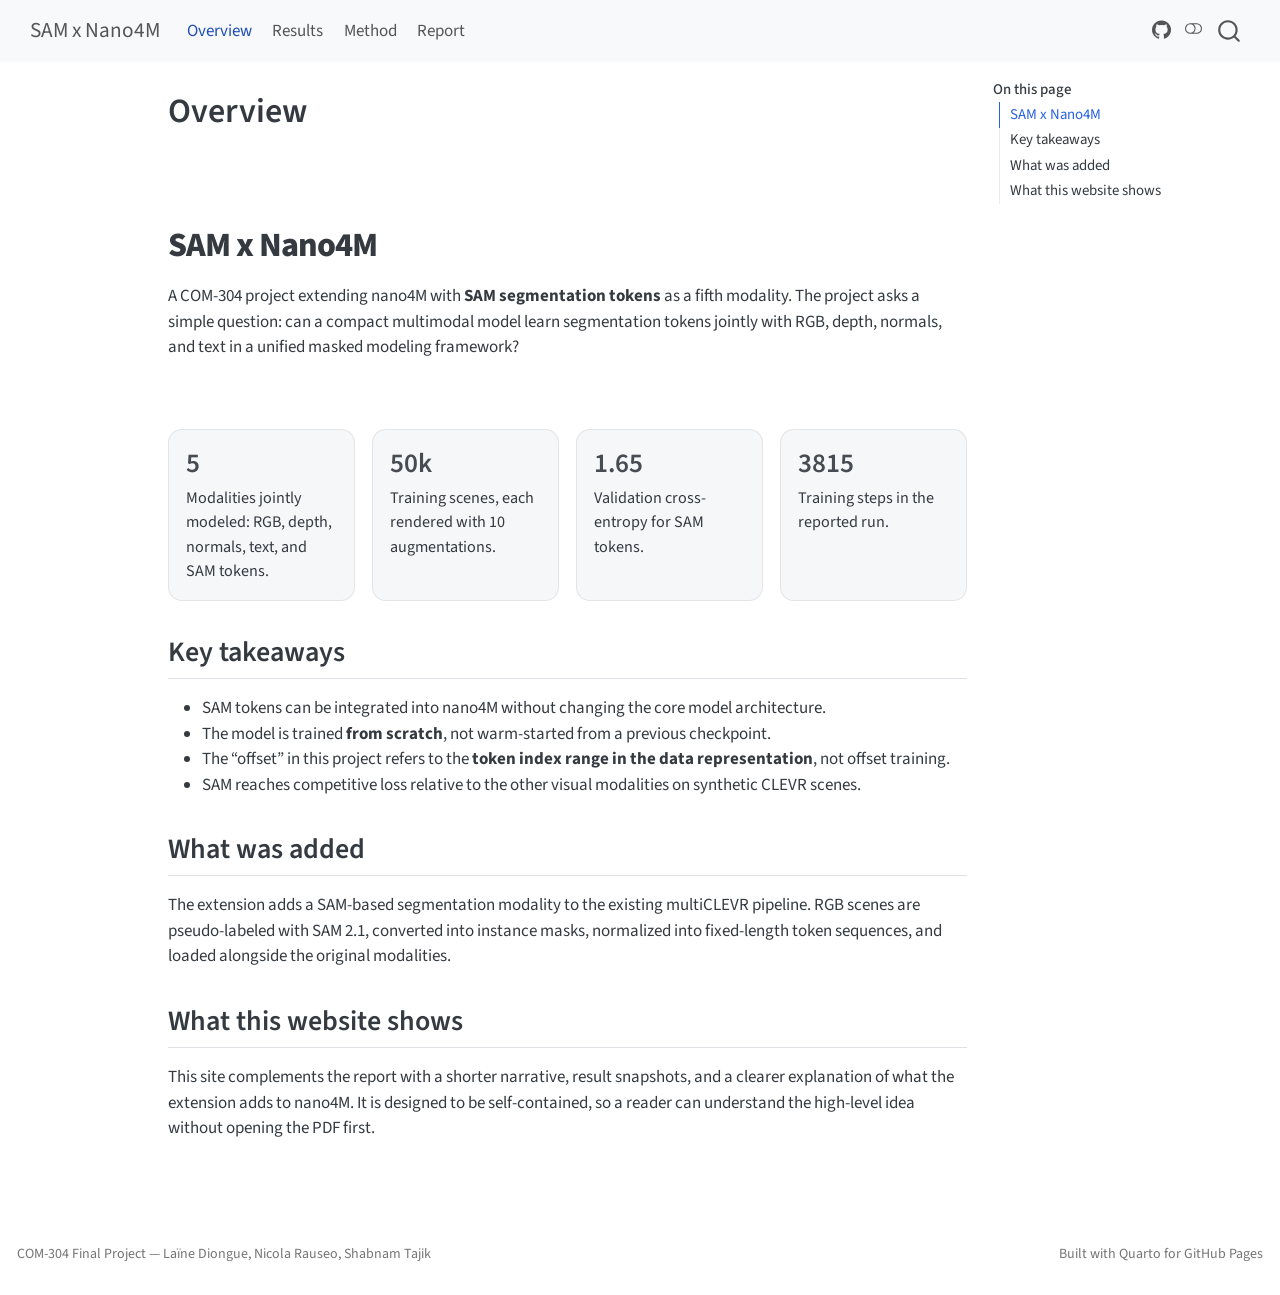
==== commit 7b7e2fc9: "update index page" ====
--- a/docs/index.html
+++ b/docs/index.html
@@ -302,7 +302,6 @@
   <li><a href="#sam-x-nano4m" id="toc-sam-x-nano4m" class="nav-link active" data-scroll-target="#sam-x-nano4m">SAM x Nano4M</a></li>
   <li><a href="#key-takeaways" id="toc-key-takeaways" class="nav-link" data-scroll-target="#key-takeaways">Key takeaways</a></li>
   <li><a href="#what-was-added" id="toc-what-was-added" class="nav-link" data-scroll-target="#what-was-added">What was added</a></li>
-  <li><a href="#why-the-offset-matters" id="toc-why-the-offset-matters" class="nav-link" data-scroll-target="#why-the-offset-matters">Why the offset matters</a></li>
   <li><a href="#what-this-website-shows" id="toc-what-this-website-shows" class="nav-link" data-scroll-target="#what-this-website-shows">What this website shows</a></li>
   </ul>
 </nav>
@@ -364,10 +363,6 @@
 <section id="what-was-added" class="level2">
 <h2 class="anchored" data-anchor-id="what-was-added">What was added</h2>
 <p>The extension adds a SAM-based segmentation modality to the existing multiCLEVR pipeline. RGB scenes are pseudo-labeled with SAM 2.1, converted into instance masks, normalized into fixed-length token sequences, and loaded alongside the original modalities.</p>
-</section>
-<section id="why-the-offset-matters" class="level2">
-<h2 class="anchored" data-anchor-id="why-the-offset-matters">Why the offset matters</h2>
-<p>The SAM-related “offset” is purely a <strong>data indexing convention</strong>: SAM token IDs are assigned a dedicated range so they do not collide with other modality vocabularies. It does <strong>not</strong> mean the model was offset-trained or fine-tuned from an already converged checkpoint.</p>
 </section>
 <section id="what-this-website-shows" class="level2">
 <h2 class="anchored" data-anchor-id="what-this-website-shows">What this website shows</h2>
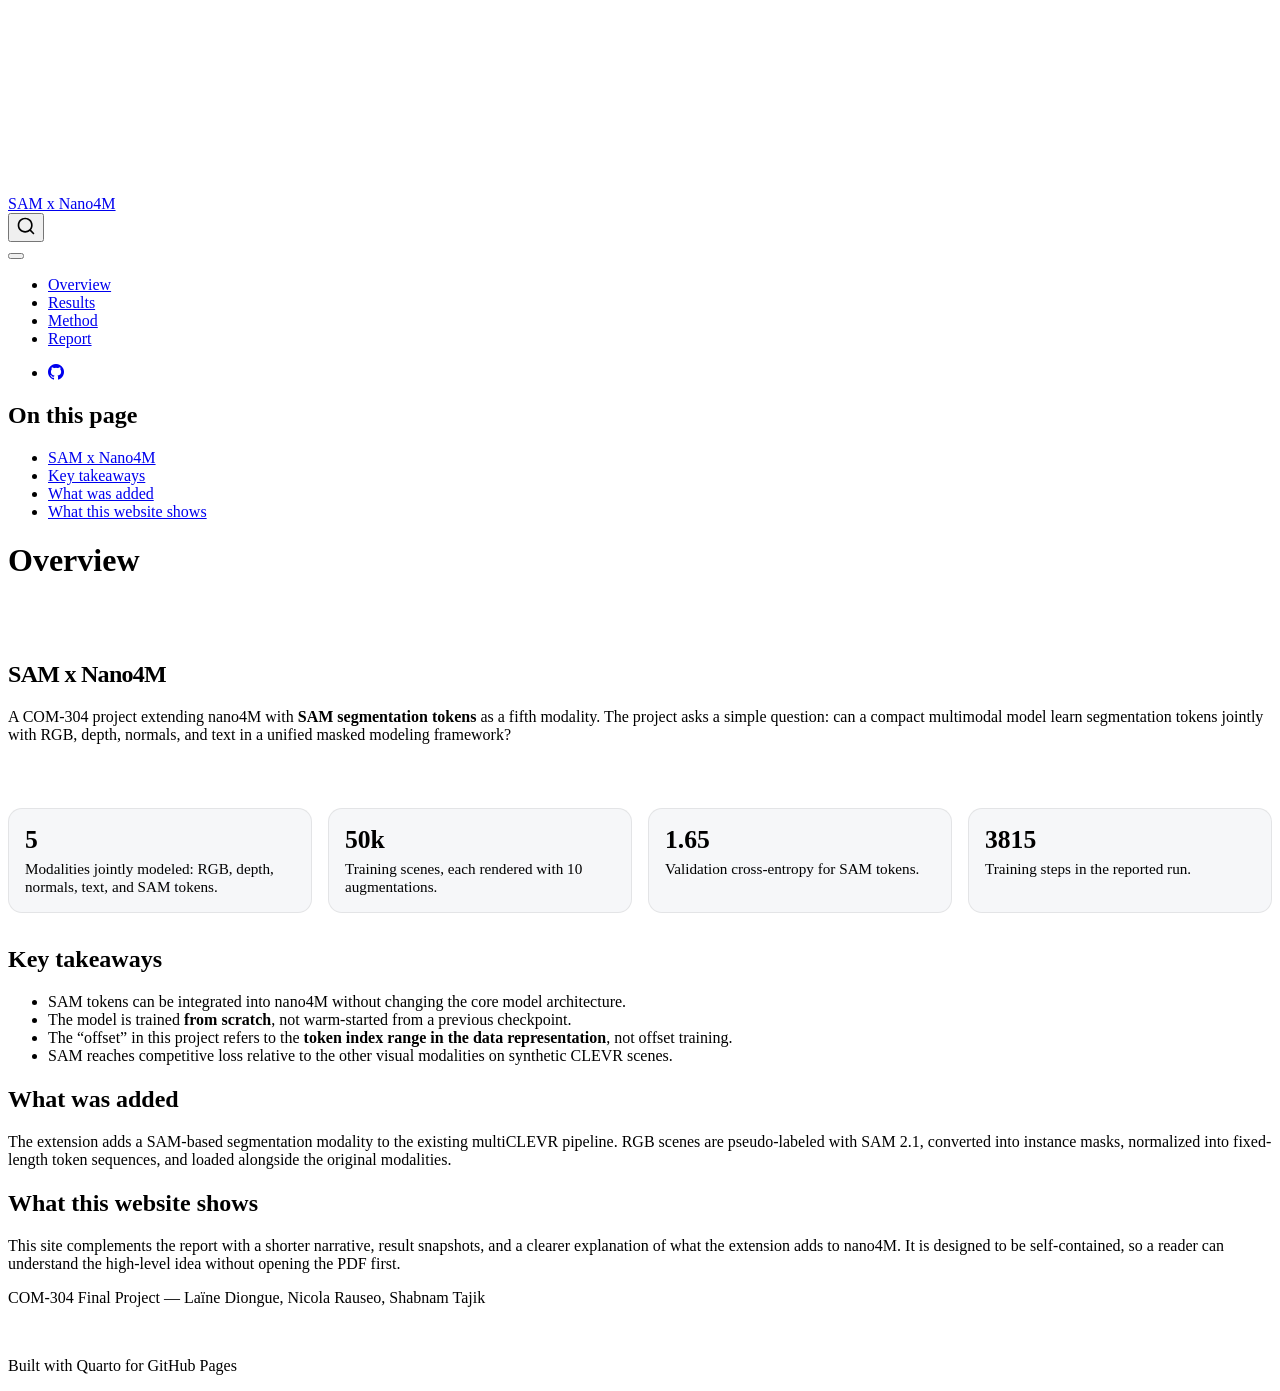
==== commit d177bb60: "Quarto render on the modified pngs" ====
--- a/docs/index.html
+++ b/docs/index.html
@@ -44,9 +44,9 @@
 <link href="site_libs/quarto-html/quarto-syntax-highlighting-15634bcf2e68342d4ad2dfa704d543f6.css" rel="stylesheet" class="quarto-color-scheme-extra" id="quarto-text-highlighting-styles">
 <script src="site_libs/bootstrap/bootstrap.min.js"></script>
 <link href="site_libs/bootstrap/bootstrap-icons.css" rel="stylesheet">
-<link href="site_libs/bootstrap/bootstrap-2c169b83e1fc2996b25bcc8774810429.min.css" rel="stylesheet" append-hash="true" class="quarto-color-scheme" id="quarto-bootstrap" data-mode="light">
-<link href="site_libs/bootstrap/bootstrap-dark-a961672161e59729fb17efcbc637b2b3.min.css" rel="stylesheet" append-hash="true" class="quarto-color-scheme quarto-color-alternate" id="quarto-bootstrap" data-mode="dark">
-<link href="site_libs/bootstrap/bootstrap-2c169b83e1fc2996b25bcc8774810429.min.css" rel="stylesheet" append-hash="true" class="quarto-color-scheme-extra" id="quarto-bootstrap" data-mode="light">
+<link href="site_libs/bootstrap/bootstrap-6388ad00bb6ecaefa25b9a98db1edf18.min.css" rel="stylesheet" append-hash="true" class="quarto-color-scheme" id="quarto-bootstrap" data-mode="light">
+<link href="site_libs/bootstrap/bootstrap-dark-cc06038bc50b258e2a24861d7f97ccc8.min.css" rel="stylesheet" append-hash="true" class="quarto-color-scheme quarto-color-alternate" id="quarto-bootstrap" data-mode="dark">
+<link href="site_libs/bootstrap/bootstrap-6388ad00bb6ecaefa25b9a98db1edf18.min.css" rel="stylesheet" append-hash="true" class="quarto-color-scheme-extra" id="quarto-bootstrap" data-mode="light">
 <script id="quarto-search-options" type="application/json">{
   "location": "navbar",
   "copy-button": false,
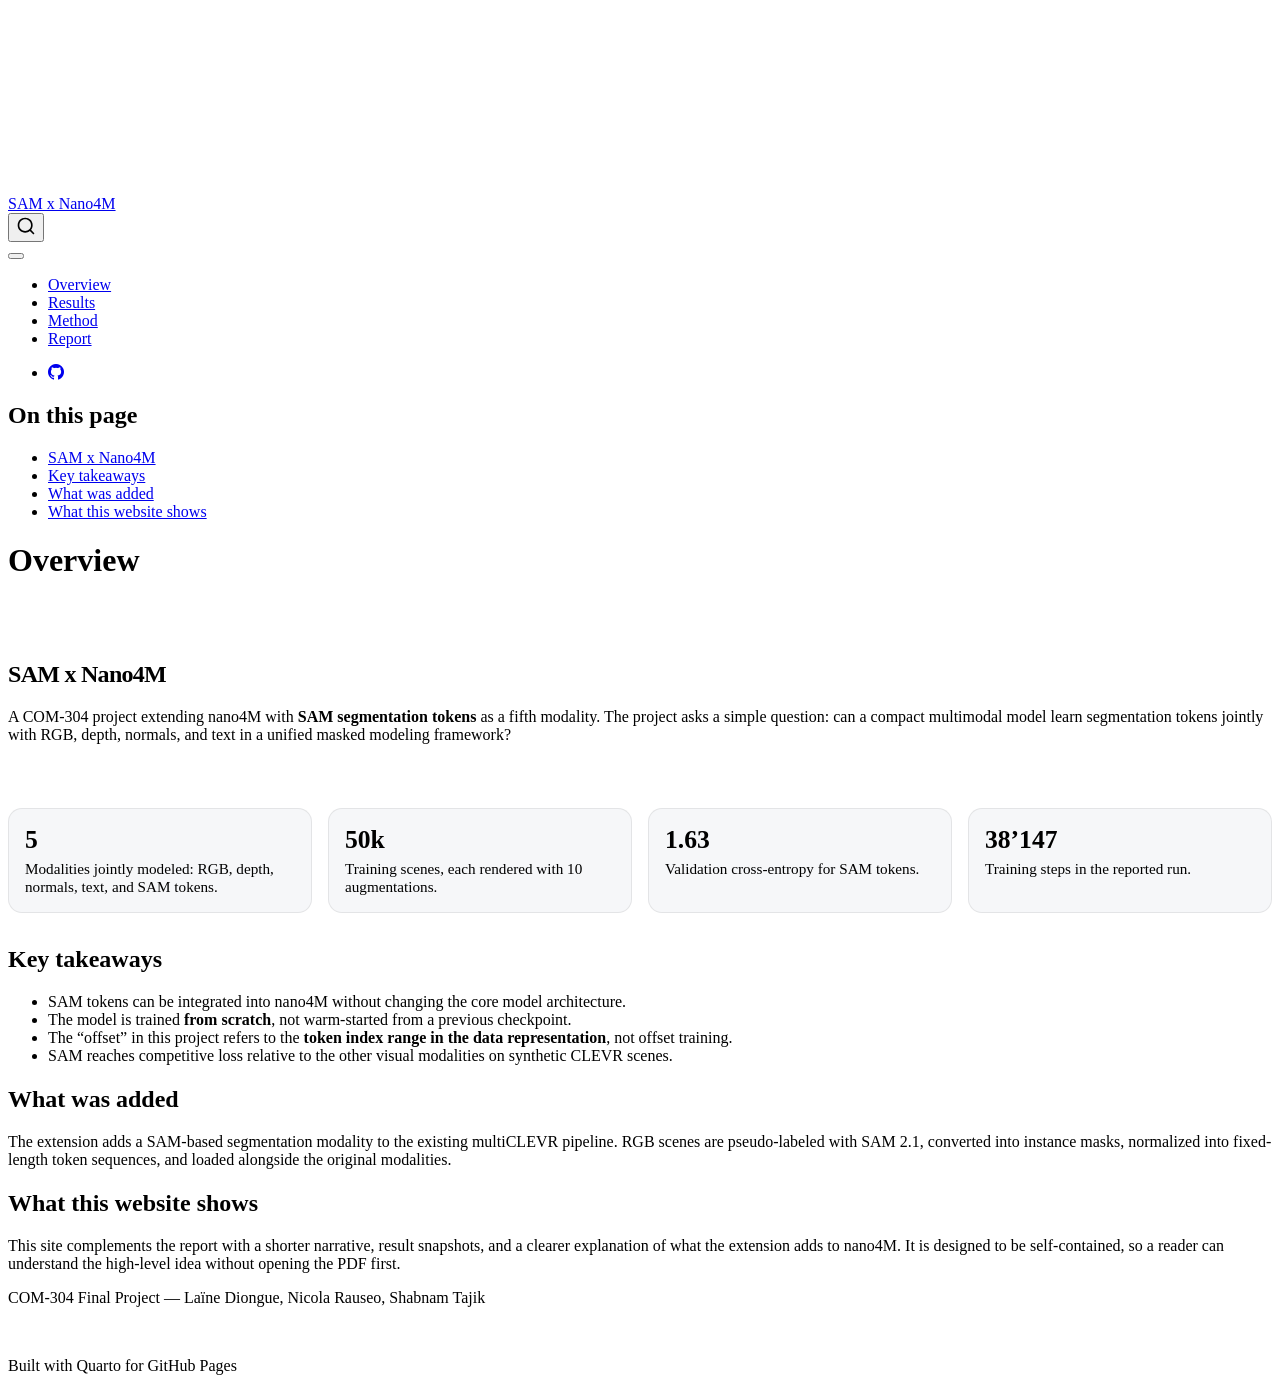
==== commit e93309d5: "Fixed loss values" ====
--- a/docs/index.html
+++ b/docs/index.html
@@ -343,11 +343,11 @@
 <p>Training scenes, each rendered with 10 augmentations.</p>
 </section>
 <section id="section-1" class="level3 metric-card">
-<h3 class="anchored" data-anchor-id="section-1">1.65</h3>
+<h3 class="anchored" data-anchor-id="section-1">1.63</h3>
 <p>Validation cross-entropy for SAM tokens.</p>
 </section>
 <section id="section-2" class="level3 metric-card">
-<h3 class="anchored" data-anchor-id="section-2">3815</h3>
+<h3 class="anchored" data-anchor-id="section-2">38’147</h3>
 <p>Training steps in the reported run.</p>
 </section>
 </div>
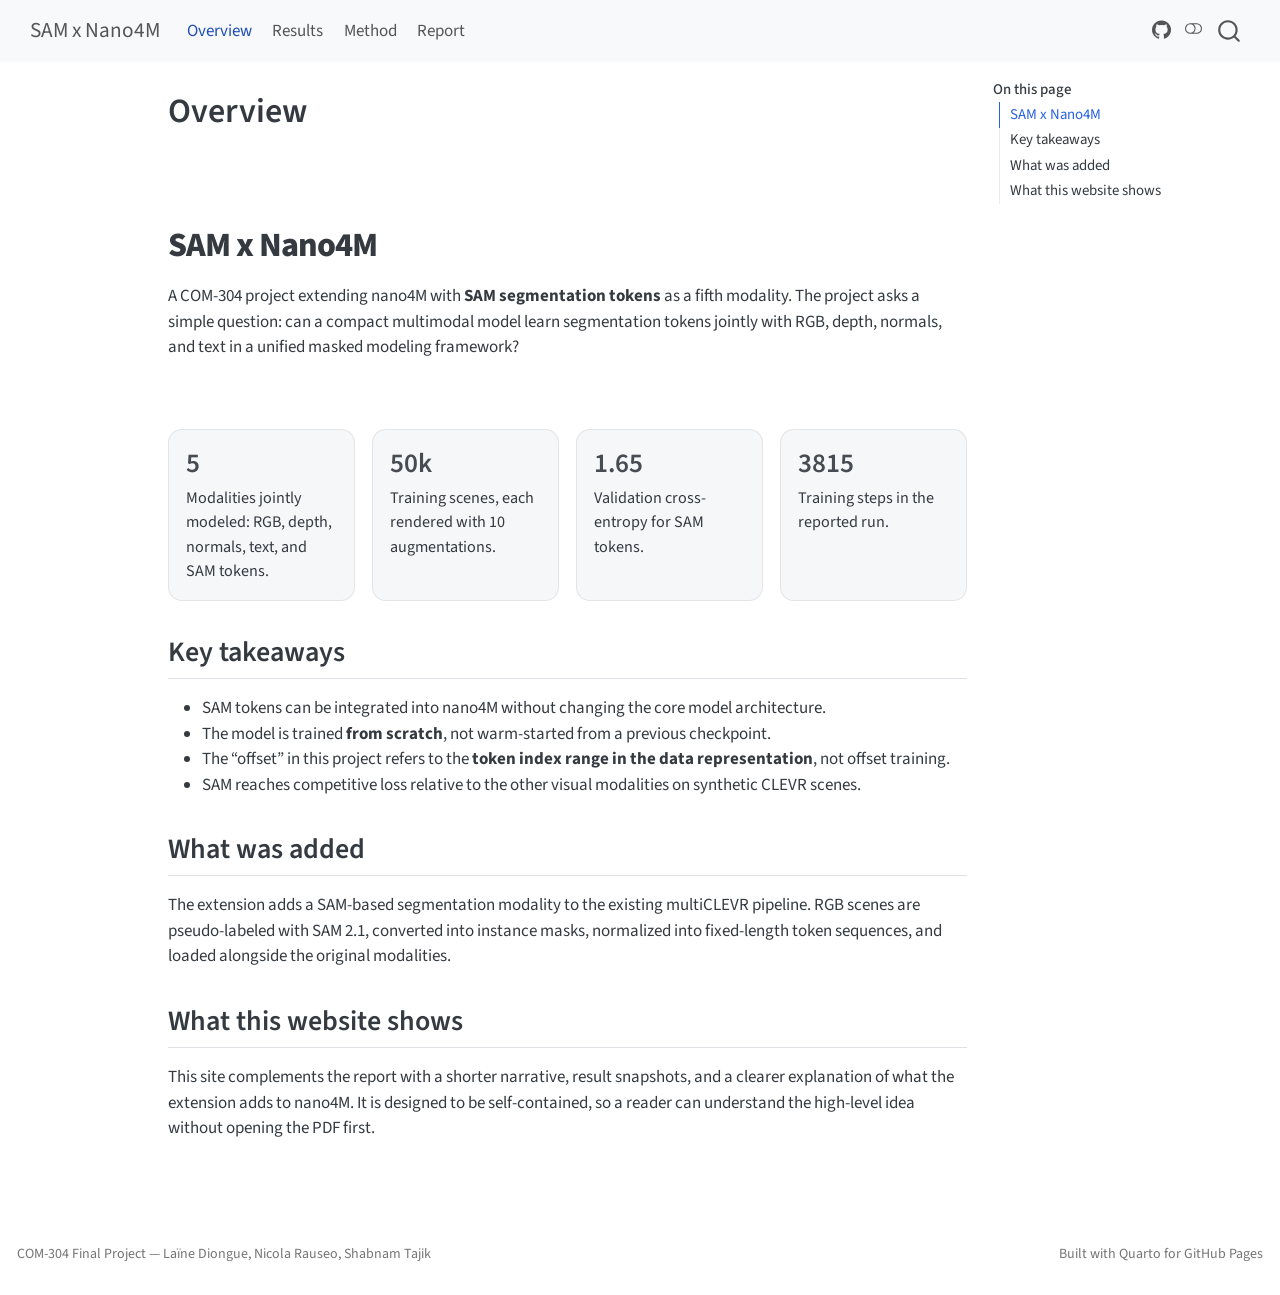
==== commit 9d25b76c: "added url to dataset on google drive" ====
--- a/docs/index.html
+++ b/docs/index.html
@@ -44,9 +44,9 @@
 <link href="site_libs/quarto-html/quarto-syntax-highlighting-15634bcf2e68342d4ad2dfa704d543f6.css" rel="stylesheet" class="quarto-color-scheme-extra" id="quarto-text-highlighting-styles">
 <script src="site_libs/bootstrap/bootstrap.min.js"></script>
 <link href="site_libs/bootstrap/bootstrap-icons.css" rel="stylesheet">
-<link href="site_libs/bootstrap/bootstrap-6388ad00bb6ecaefa25b9a98db1edf18.min.css" rel="stylesheet" append-hash="true" class="quarto-color-scheme" id="quarto-bootstrap" data-mode="light">
-<link href="site_libs/bootstrap/bootstrap-dark-cc06038bc50b258e2a24861d7f97ccc8.min.css" rel="stylesheet" append-hash="true" class="quarto-color-scheme quarto-color-alternate" id="quarto-bootstrap" data-mode="dark">
-<link href="site_libs/bootstrap/bootstrap-6388ad00bb6ecaefa25b9a98db1edf18.min.css" rel="stylesheet" append-hash="true" class="quarto-color-scheme-extra" id="quarto-bootstrap" data-mode="light">
+<link href="site_libs/bootstrap/bootstrap-2c169b83e1fc2996b25bcc8774810429.min.css" rel="stylesheet" append-hash="true" class="quarto-color-scheme" id="quarto-bootstrap" data-mode="light">
+<link href="site_libs/bootstrap/bootstrap-dark-a961672161e59729fb17efcbc637b2b3.min.css" rel="stylesheet" append-hash="true" class="quarto-color-scheme quarto-color-alternate" id="quarto-bootstrap" data-mode="dark">
+<link href="site_libs/bootstrap/bootstrap-2c169b83e1fc2996b25bcc8774810429.min.css" rel="stylesheet" append-hash="true" class="quarto-color-scheme-extra" id="quarto-bootstrap" data-mode="light">
 <script id="quarto-search-options" type="application/json">{
   "location": "navbar",
   "copy-button": false,
@@ -343,11 +343,11 @@
 <p>Training scenes, each rendered with 10 augmentations.</p>
 </section>
 <section id="section-1" class="level3 metric-card">
-<h3 class="anchored" data-anchor-id="section-1">1.63</h3>
+<h3 class="anchored" data-anchor-id="section-1">1.65</h3>
 <p>Validation cross-entropy for SAM tokens.</p>
 </section>
 <section id="section-2" class="level3 metric-card">
-<h3 class="anchored" data-anchor-id="section-2">38’147</h3>
+<h3 class="anchored" data-anchor-id="section-2">3815</h3>
 <p>Training steps in the reported run.</p>
 </section>
 </div>
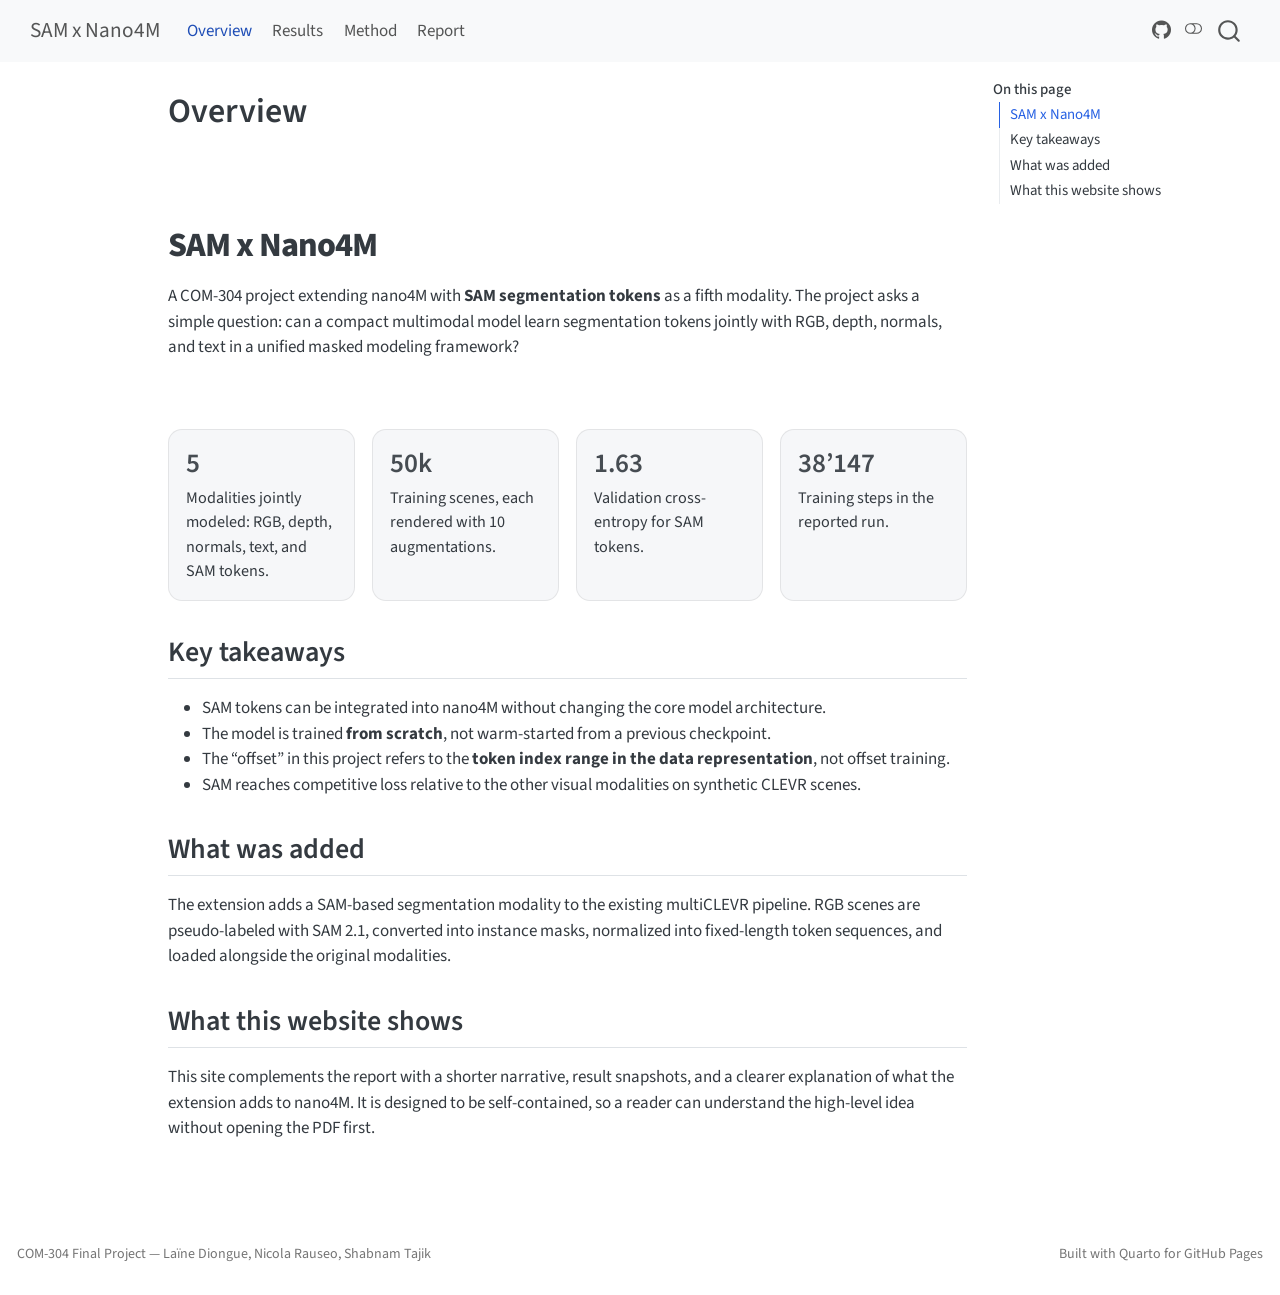
==== commit cc8025b4: "Merge branch 'main' of https://github.com/La-ine/sam-nano4m-site" ====
--- a/docs/index.html
+++ b/docs/index.html
@@ -343,11 +343,11 @@
 <p>Training scenes, each rendered with 10 augmentations.</p>
 </section>
 <section id="section-1" class="level3 metric-card">
-<h3 class="anchored" data-anchor-id="section-1">1.65</h3>
+<h3 class="anchored" data-anchor-id="section-1">1.63</h3>
 <p>Validation cross-entropy for SAM tokens.</p>
 </section>
 <section id="section-2" class="level3 metric-card">
-<h3 class="anchored" data-anchor-id="section-2">3815</h3>
+<h3 class="anchored" data-anchor-id="section-2">38’147</h3>
 <p>Training steps in the reported run.</p>
 </section>
 </div>
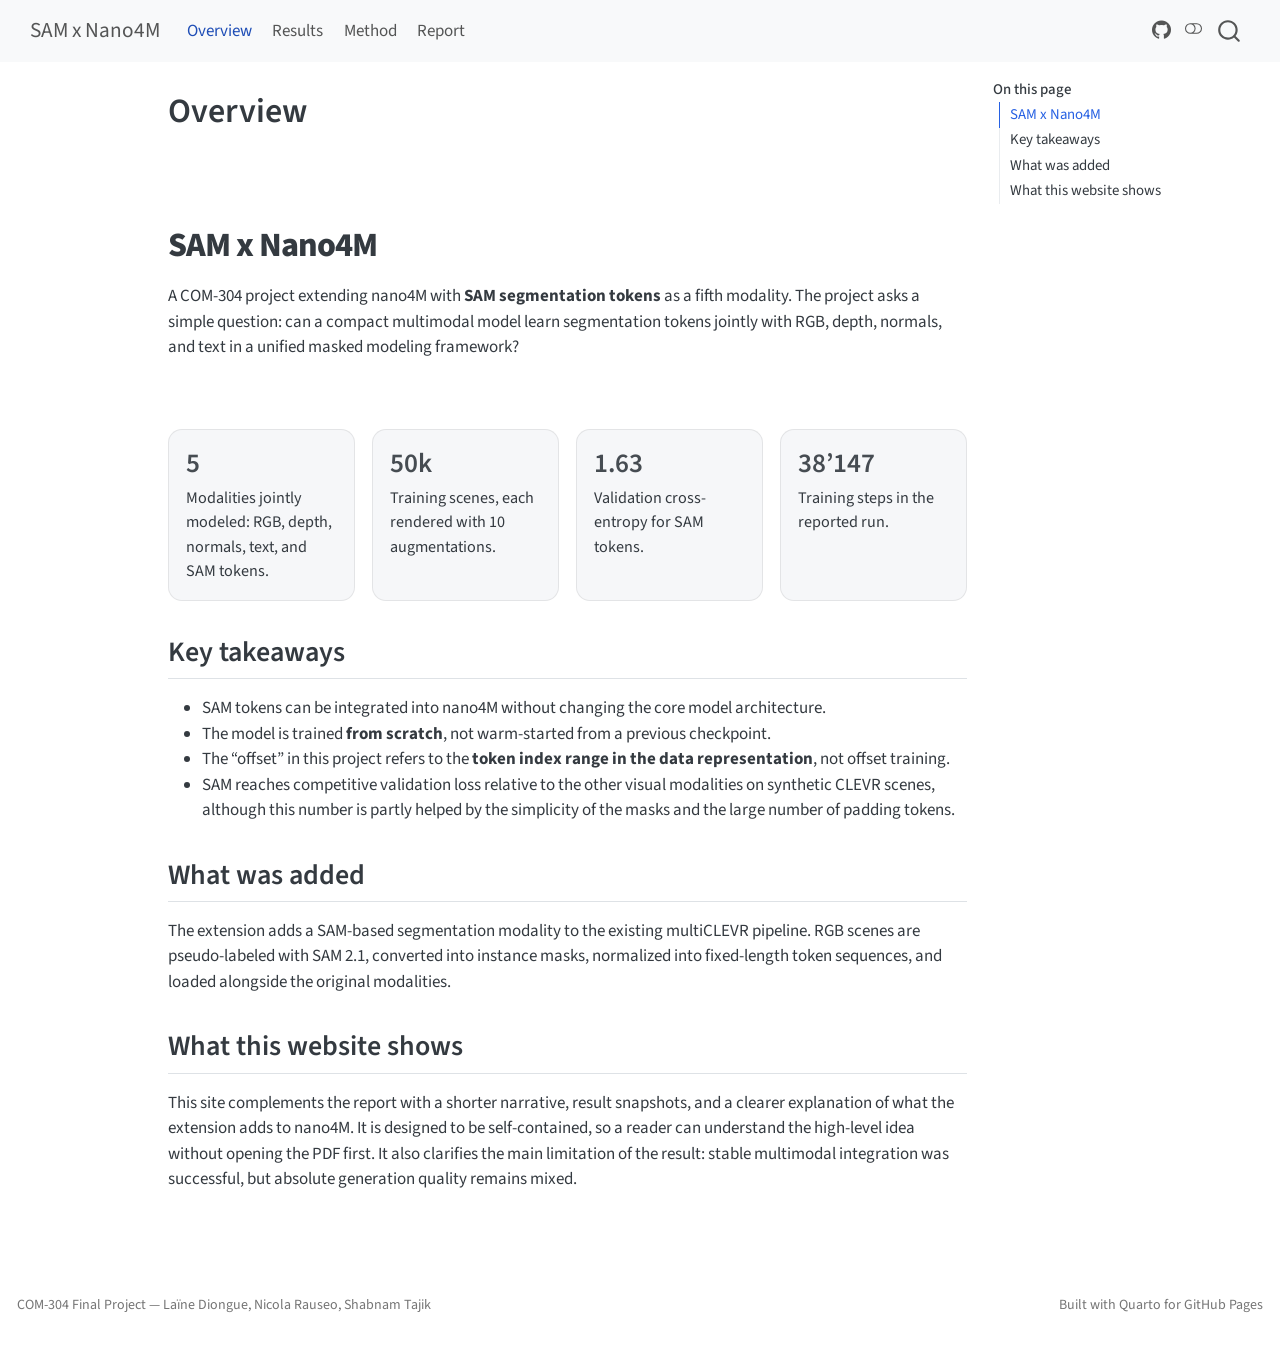
==== commit 88bd2b66: "fixed typos and phrasings and added some details" ====
--- a/docs/index.html
+++ b/docs/index.html
@@ -357,7 +357,7 @@
 <li>SAM tokens can be integrated into nano4M without changing the core model architecture.</li>
 <li>The model is trained <strong>from scratch</strong>, not warm-started from a previous checkpoint.</li>
 <li>The “offset” in this project refers to the <strong>token index range in the data representation</strong>, not offset training.</li>
-<li>SAM reaches competitive loss relative to the other visual modalities on synthetic CLEVR scenes.</li>
+<li>SAM reaches competitive validation loss relative to the other visual modalities on synthetic CLEVR scenes, although this number is partly helped by the simplicity of the masks and the large number of padding tokens.</li>
 </ul>
 </section>
 <section id="what-was-added" class="level2">
@@ -366,7 +366,7 @@
 </section>
 <section id="what-this-website-shows" class="level2">
 <h2 class="anchored" data-anchor-id="what-this-website-shows">What this website shows</h2>
-<p>This site complements the report with a shorter narrative, result snapshots, and a clearer explanation of what the extension adds to nano4M. It is designed to be self-contained, so a reader can understand the high-level idea without opening the PDF first.</p>
+<p>This site complements the report with a shorter narrative, result snapshots, and a clearer explanation of what the extension adds to nano4M. It is designed to be self-contained, so a reader can understand the high-level idea without opening the PDF first. It also clarifies the main limitation of the result: stable multimodal integration was successful, but absolute generation quality remains mixed.</p>
 
 
 </section>
